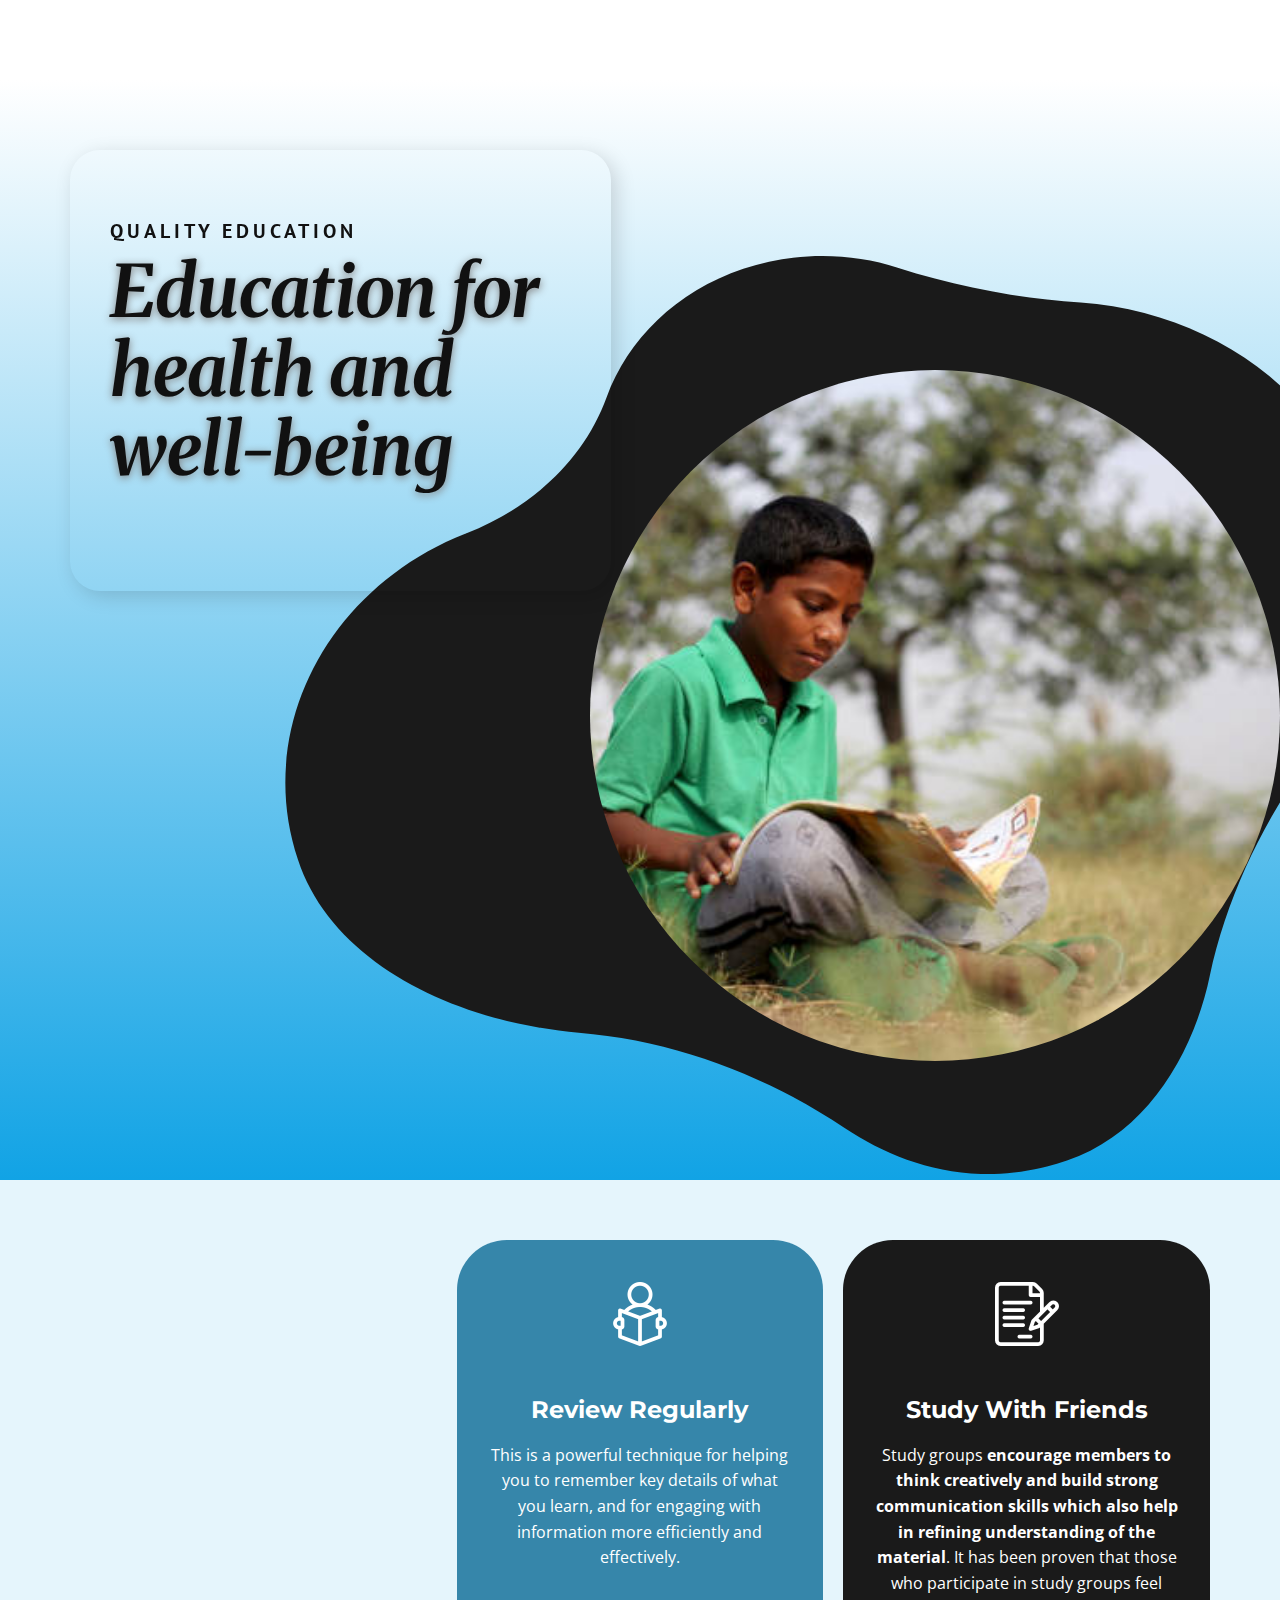
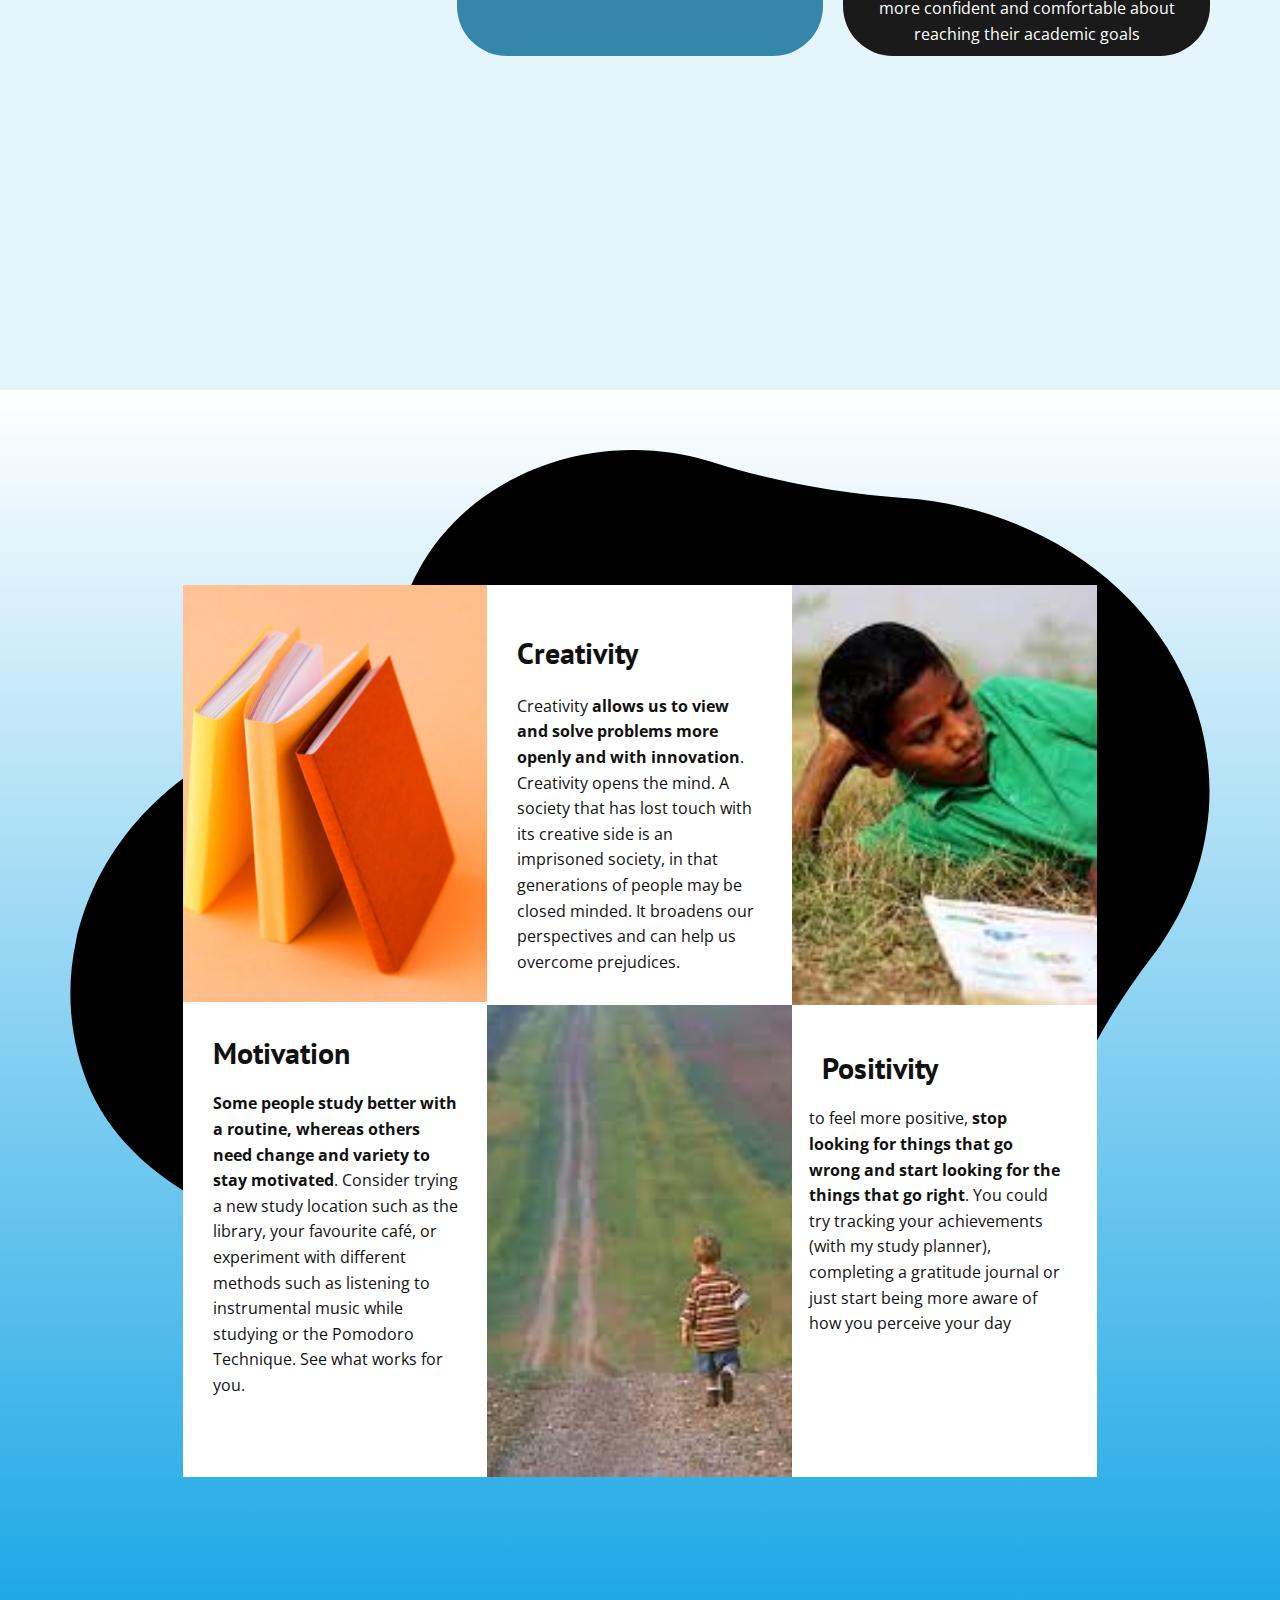
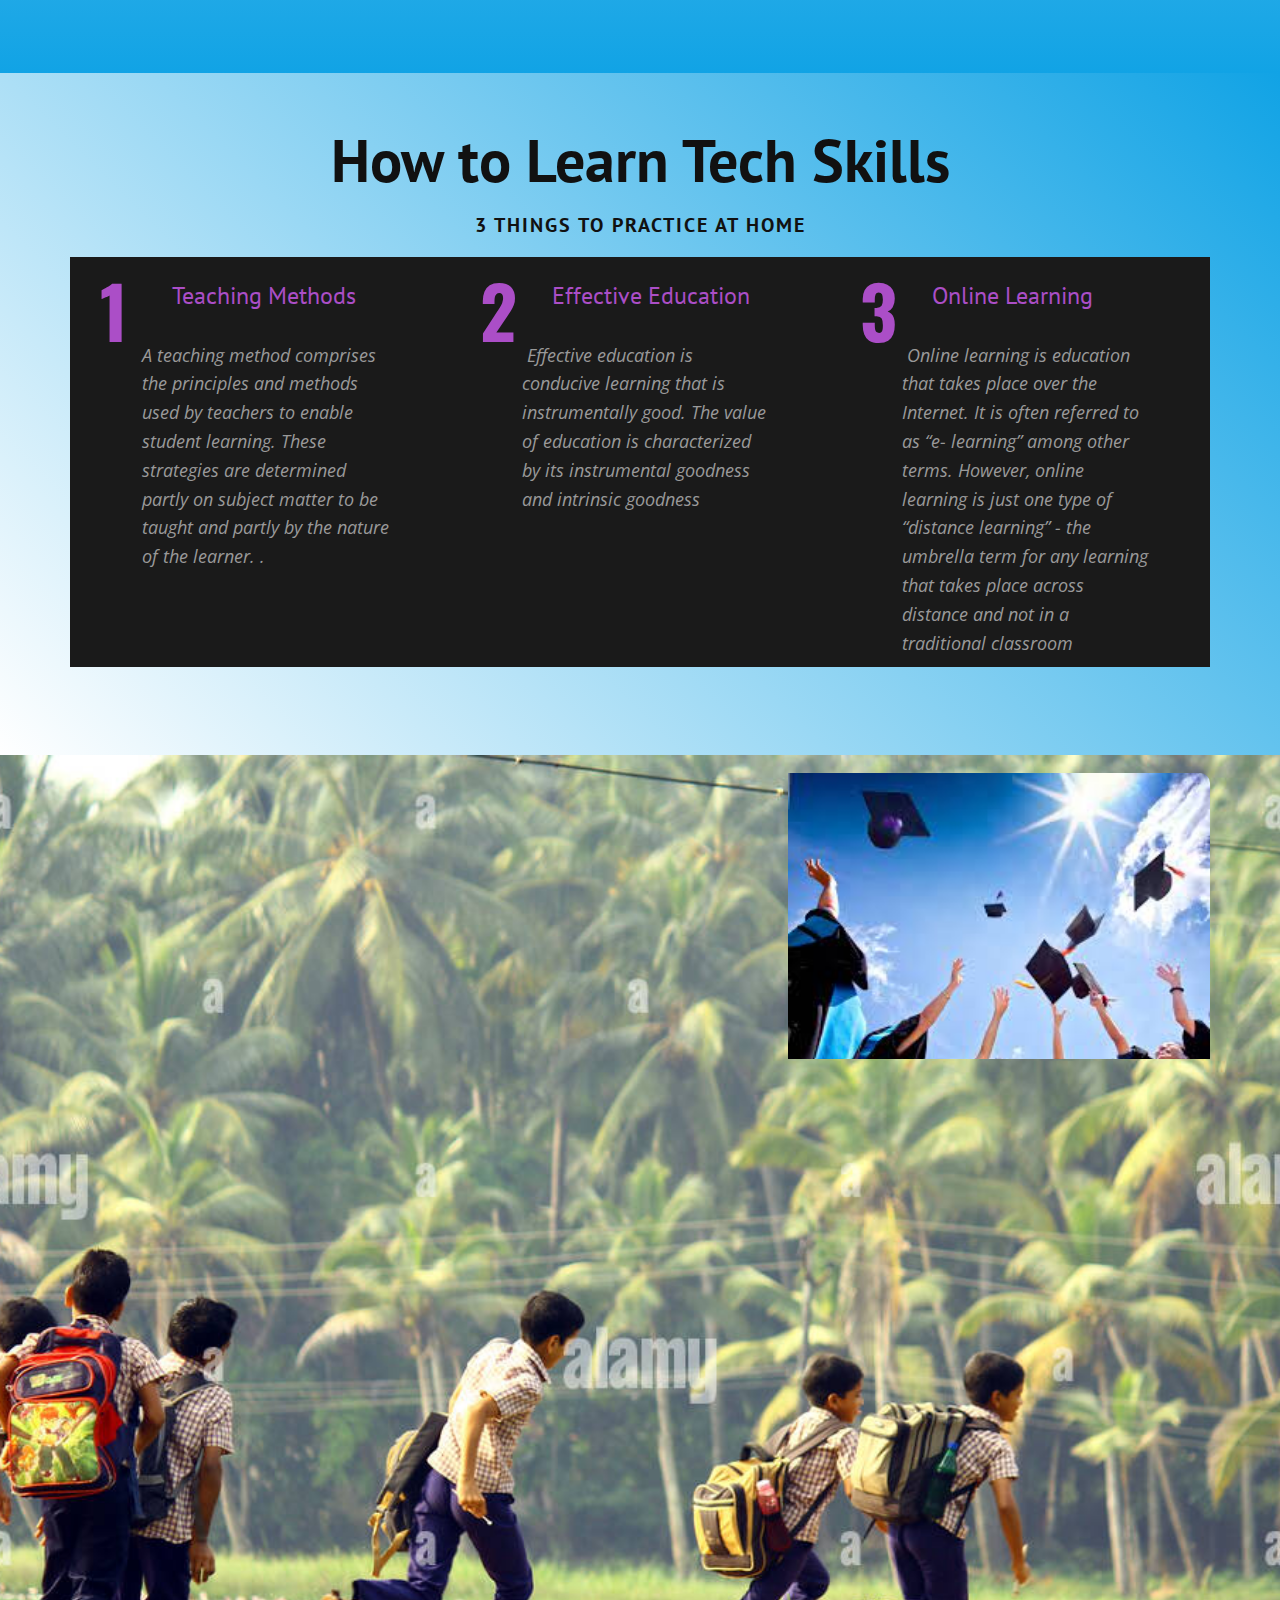
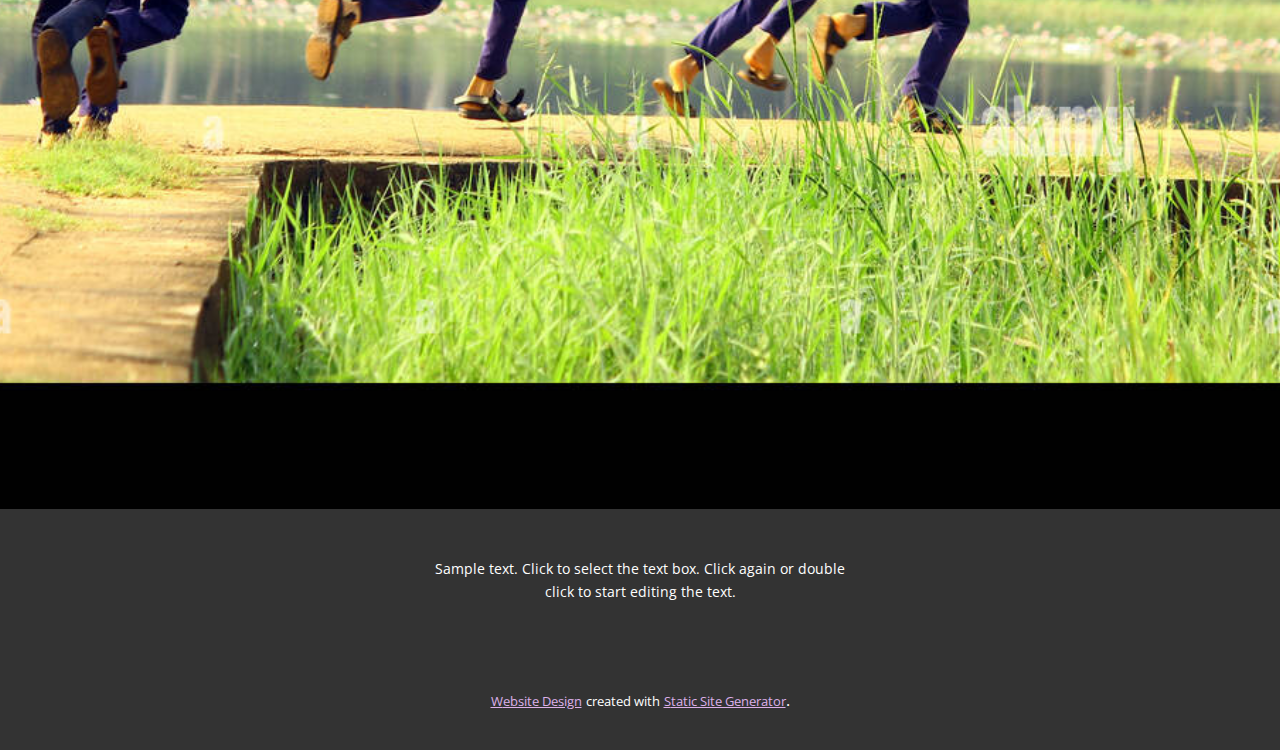
==== index.html @ 84991549 "Add files via upload" ====
<!DOCTYPE html>
<html style="font-size: 16px;">
  <head>
    <meta name="viewport" content="width=device-width, initial-scale=1.0">
    <meta charset="utf-8">
    <meta name="keywords" content="​Education for health and well-being, ​Essential Study Tips for Effective Learning, ​How to Learn Tech Skills, ​The Institute for Effective Education, ​An Effective Education, ​Education for health and well-being">
    <meta name="description" content="">
    <title>Home</title>
    <link rel="stylesheet" href="nicepage.css" media="screen">
<link rel="stylesheet" href="Home.css" media="screen">
    <script class="u-script" type="text/javascript" src="jquery.js" defer=""></script>
    <script class="u-script" type="text/javascript" src="nicepage.js" defer=""></script>
    <meta name="generator" content="Nicepage 4.12.21, nicepage.com">
    <link id="u-theme-google-font" rel="stylesheet" href="https://fonts.googleapis.com/css?family=PT+Sans:400,400i,700,700i|Open+Sans:300,300i,400,400i,500,500i,600,600i,700,700i,800,800i">
    <link id="u-page-google-font" rel="stylesheet" href="https://fonts.googleapis.com/css?family=Merriweather:300,300i,400,400i,700,700i,900,900i|Montserrat:100,100i,200,200i,300,300i,400,400i,500,500i,600,600i,700,700i,800,800i,900,900i|PT+Sans:400,400i,700,700i|Oswald:200,300,400,500,600,700">
    
    
    
    
    
    
    <script type="application/ld+json">{
		"@context": "http://schema.org",
		"@type": "Organization",
		"name": ""
}</script>
    <meta name="theme-color" content="#ab4ec7">
    <meta property="og:title" content="Home">
    <meta property="og:type" content="website">
  </head>
  <body data-home-page="Home.html" data-home-page-title="Home" class="u-body u-xl-mode"><header class="u-clearfix u-header u-header" id="sec-06d7"><div class="u-clearfix u-sheet u-sheet-1"></div></header> 
    <section class="u-clearfix u-gradient u-section-1" id="sec-c45a">
      <div class="u-expanded-width-md u-shape u-shape-svg u-text-grey-90 u-shape-1" data-animation-name="customAnimationIn" data-animation-duration="1750" data-animation-delay="500">
        <svg class="u-svg-link" preserveAspectRatio="none" viewBox="0 0 160 150" style=""><use xmlns:xlink="http://www.w3.org/1999/xlink" xlink:href="#svg-1073"></use></svg>
        <svg xmlns="http://www.w3.org/2000/svg" xmlns:xlink="http://www.w3.org/1999/xlink" version="1.1" xml:space="preserve" class="u-svg-content" viewBox="0 0 160 150" x="0px" y="0px" id="svg-1073"><path d="M43.2,126.9c14.2,1.3,27.6,7,39.1,15.6c8.3,6.1,19.4,10.3,32.7,5.3c11.7-4.4,18.6-17.4,21-30.2c2.6-13.3,8.1-25.9,15.7-37.1
	c8.3-12.1,10.8-27.9,5.3-42.7C150.5,20.3,134.6,9,117,7.6C107.9,6.9,98.8,5,90.1,1.9C83-0.6,75-0.7,67.4,2.1
	c-9.9,3.7-17,11.6-20.1,21c-3.3,10.1-10.9,18-20.6,22.2c-0.1,0-0.1,0.1-0.2,0.1c-20.3,8.9-31,32-24.6,53.2
	C6.9,115.6,25.2,125.2,43.2,126.9z"></path></svg>
      </div>
      <div class="u-align-left u-image u-image-circle u-image-1" data-image-width="612" data-image-height="408" data-animation-name="customAnimationIn" data-animation-duration="1000" data-animation-direction="" data-animation-delay="250"></div>
      <div class="u-align-left u-container-style u-expanded-width-xs u-group u-radius-30 u-shape-round u-group-1" data-animation-name="customAnimationIn" data-animation-duration="1500" data-animation-delay="500">
        <div class="u-container-layout u-container-layout-1">
          <h5 class="u-text u-text-default u-text-1"> quality education<br>
          </h5>
          <h1 class="u-custom-font u-font-merriweather u-text u-title u-text-2" data-animation-name="customAnimationIn" data-animation-duration="1000" data-animation-direction=""> Education for health and well-being</h1>
        </div>
      </div>
    </section>
    <section class="u-align-center u-clearfix u-palette-4-light-3 u-section-2" id="carousel_1a16">
      <div class="u-clearfix u-sheet u-sheet-1">
        <div class="u-expanded-width u-list u-list-1">
          <div class="u-repeater u-repeater-1">
            <div class="u-align-center u-black u-container-style u-custom-item u-list-item u-radius-50 u-repeater-item u-shape-round u-list-item-1" data-animation-name="customAnimationIn" data-animation-duration="1750" data-animation-delay="500">
              <div class="u-container-layout u-similar-container u-container-layout-1"><span class="u-file-icon u-icon u-text-white u-icon-1"><img src="images/4.png" alt=""></span>
                <h5 class="u-custom-font u-font-montserrat u-text u-text-1">Study Time</h5>
                <p class="u-text u-text-2">That said, science has indicated that learning is most effective&nbsp;<b>between 10 am to 2 pm and from 4 pm to 10 pm</b>, when the brain is in an acquisition mode. On the other hand, the least effective learning time is between 4 am and 7 am.
                </p>
              </div>
            </div>
            <div class="u-align-center u-container-style u-custom-item u-list-item u-palette-4-dark-1 u-radius-50 u-repeater-item u-shape-round">
              <div class="u-container-layout u-similar-container u-container-layout-2"><span class="u-file-icon u-icon u-text-white u-icon-2"><img src="images/5.png" alt=""></span>
                <h5 class="u-custom-font u-font-montserrat u-text u-text-3"> Review Regularly</h5>
                <p class="u-text u-text-4">This is a powerful technique for helping you to remember key details of what you learn, and for engaging with information more efficiently and effectively.</p>
              </div>
            </div>
            <div class="u-align-center u-container-style u-custom-item u-grey-90 u-list-item u-radius-50 u-repeater-item u-shape-round">
              <div class="u-container-layout u-similar-container u-container-layout-3"><span class="u-file-icon u-icon u-text-white u-icon-3"><img src="images/6.png" alt=""></span>
                <h5 class="u-custom-font u-font-montserrat u-text u-text-5"> Study With Friends</h5>
                <p class="u-text u-text-6">Study groups&nbsp;<b>encourage members to think creatively and build strong communication skills which also help in refining understanding of the material</b>. It has been proven that those who participate in study groups feel more confident and comfortable about reaching their academic goals
                </p>
              </div>
            </div>
          </div>
        </div>
        <div class="u-clearfix u-expanded-width u-layout-wrap u-layout-wrap-1">
          <div class="u-layout">
            <div class="u-layout-row">
              <div class="u-container-style u-layout-cell u-size-30 u-layout-cell-1">
                <div class="u-container-layout u-valign-top u-container-layout-4">
                  <h2 class="u-custom-font u-font-montserrat u-text u-text-7" data-animation-name="customAnimationIn" data-animation-duration="1750" data-animation-delay="500"> Essential Study Tips for Effective Learning</h2>
                </div>
              </div>
              <div class="u-container-style u-layout-cell u-size-30 u-layout-cell-2" data-animation-name="customAnimationIn" data-animation-duration="1750" data-animation-delay="500">
                <div class="u-container-layout u-container-layout-5">
                  <p class="u-text u-text-8">*Take Good Notes. Good note-taking is the nuts and bolts of good study. ...&nbsp;<br>*Choose Your Best Time &amp; Place. ...&nbsp;<br>*Plan Your Study Time. Set goals or objectives for your study time (identify what. ...&nbsp;<br>*Review Regularly. ...&nbsp;<br>*Use a Strategy That Works for You. ...&nbsp;<br>*Quiz Yourself and Your. ...&nbsp;<br>*Get Real. ...
                  </p>
                </div>
              </div>
            </div>
          </div>
        </div>
      </div>
    </section>
    <section class="u-align-center u-clearfix u-gradient u-section-3" id="carousel_b4fc">
      <div class="u-clearfix u-sheet u-valign-middle u-sheet-1">
        <div class="u-expanded-width u-shape u-shape-svg u-text-black u-shape-1">
          <svg class="u-svg-link" preserveAspectRatio="none" viewBox="0 0 160 150" style=""><use xmlns:xlink="http://www.w3.org/1999/xlink" xlink:href="#svg-40dc"></use></svg>
          <svg class="u-svg-content" viewBox="0 0 160 150" x="0px" y="0px" id="svg-40dc"><path d="M43.2,126.9c14.2,1.3,27.6,7,39.1,15.6c8.3,6.1,19.4,10.3,32.7,5.3c11.7-4.4,18.6-17.4,21-30.2c2.6-13.3,8.1-25.9,15.7-37.1
	c8.3-12.1,10.8-27.9,5.3-42.7C150.5,20.3,134.6,9,117,7.6C107.9,6.9,98.8,5,90.1,1.9C83-0.6,75-0.7,67.4,2.1
	c-9.9,3.7-17,11.6-20.1,21c-3.3,10.1-10.9,18-20.6,22.2c-0.1,0-0.1,0.1-0.2,0.1c-20.3,8.9-31,32-24.6,53.2
	C6.9,115.6,25.2,125.2,43.2,126.9z"></path></svg>
        </div>
        <div class="u-clearfix u-gutter-0 u-layout-wrap u-layout-wrap-1">
          <div class="u-gutter-0 u-layout">
            <div class="u-layout-col">
              <div class="u-size-30">
                <div class="u-layout-row">
                  <div class="u-container-style u-image u-layout-cell u-size-20 u-image-1" data-image-width="558" data-image-height="558">
                    <div class="u-container-layout u-valign-middle u-container-layout-1"></div>
                  </div>
                  <div class="u-align-left u-container-style u-layout-cell u-size-20 u-white u-layout-cell-2">
                    <div class="u-container-layout u-container-layout-2">
                      <h3 class="u-text u-text-1"> Creativity</h3>
                      <p class="u-text u-text-2">Creativity&nbsp;<b>allows us to view and solve problems more openly and with innovation</b>. Creativity opens the mind. A society that has lost touch with its creative side is an imprisoned society, in that generations of people may be closed minded. It broadens our perspectives and can help us overcome prejudices.
                      </p>
                    </div>
                  </div>
                  <div class="u-container-style u-image u-layout-cell u-size-20 u-image-2" data-image-width="275" data-image-height="183">
                    <div class="u-container-layout u-valign-middle u-container-layout-3"></div>
                  </div>
                </div>
              </div>
              <div class="u-size-30">
                <div class="u-layout-row">
                  <div class="u-align-left u-container-style u-layout-cell u-size-20 u-white u-layout-cell-4">
                    <div class="u-container-layout u-container-layout-4">
                      <h3 class="u-text u-text-3"> Motivation</h3>
                      <p class="u-text u-text-4"><b>Some people study better with a routine, whereas others need change and variety to stay motivated</b>. Consider trying a new study location such as the library, your favourite café, or experiment with different methods such as listening to instrumental music while studying or the Pomodoro Technique. See what works for you.
                      </p>
                    </div>
                  </div>
                  <div class="u-container-style u-image u-layout-cell u-size-20 u-image-3" data-image-width="259" data-image-height="195">
                    <div class="u-container-layout u-valign-middle u-container-layout-5"></div>
                  </div>
                  <div class="u-align-left u-container-style u-layout-cell u-size-20 u-white u-layout-cell-6">
                    <div class="u-container-layout u-container-layout-6">
                      <h3 class="u-text u-text-5"> Positivity</h3>
                      <p class="u-text u-text-6">to feel more positive,&nbsp;<b>stop looking for things that go wrong and start looking for the things that go right</b>. You could try tracking your achievements (with my study planner), completing a gratitude journal or just start being more aware of how you perceive your day
                      </p>
                    </div>
                  </div>
                </div>
              </div>
            </div>
          </div>
        </div>
      </div>
    </section>
    <section class="u-align-center u-clearfix u-gradient u-section-4" id="carousel_7c17">
      <div class="u-clearfix u-sheet u-sheet-1">
        <h2 class="u-text u-text-default u-text-1"> How to Learn Tech Skills</h2>
        <h5 class="u-text u-text-default u-text-2"> 3 Things to Practice at Home</h5>
        <div class="u-border-4 u-border-grey-dark-1 u-line u-line-horizontal u-line-1"></div>
        <div class="u-expanded-width u-list u-list-1">
          <div class="u-repeater u-repeater-1">
            <div class="u-align-center-xs u-container-style u-grey-90 u-list-item u-repeater-item u-list-item-1">
              <div class="u-container-layout u-similar-container u-container-layout-1">
                <h3 class="u-custom-font u-font-oswald u-text u-text-default-lg u-text-default-md u-text-default-sm u-text-default-xl u-text-palette-1-base u-text-3">1</h3>
                <h4 class="u-text u-text-default-xl u-text-palette-1-base u-text-4"> Teaching Methods</h4>
                <p class="u-align-left u-text u-text-grey-40 u-text-5"> A teaching method comprises the principles and methods used by teachers to enable student learning. These strategies are determined partly on subject matter to be taught and partly by the nature of the learner.
.</p>
              </div>
            </div>
            <div class="u-align-center-xs u-container-style u-grey-90 u-list-item u-repeater-item u-list-item-2">
              <div class="u-container-layout u-similar-container u-container-layout-2">
                <h3 class="u-custom-font u-font-oswald u-text u-text-default-lg u-text-default-md u-text-default-sm u-text-default-xl u-text-palette-1-base u-text-6">2</h3>
                <h4 class="u-text u-text-default-xl u-text-palette-1-base u-text-7"> Effective Education</h4>
                <p class="u-align-left u-text u-text-grey-40 u-text-8">&nbsp;Effective education is conducive learning that is instrumentally good. The value of education is characterized by its instrumental goodness and intrinsic goodness&nbsp;</p>
              </div>
            </div>
            <div class="u-align-center-xs u-container-style u-grey-90 u-list-item u-repeater-item u-list-item-3">
              <div class="u-container-layout u-similar-container u-container-layout-3">
                <h3 class="u-custom-font u-font-oswald u-text u-text-default-lg u-text-default-md u-text-default-sm u-text-default-xl u-text-palette-1-base u-text-9">3</h3>
                <h4 class="u-text u-text-default-xl u-text-palette-1-base u-text-10"> Online Learning</h4>
                <p class="u-align-left u-text u-text-grey-40 u-text-11">&nbsp;Online learning is education that takes place over the Internet. It is often referred to as “e- learning” among other terms. However, online learning is just one type of “distance learning” - the umbrella term for any learning that takes place across distance and not in a traditional classroom&nbsp;</p>
              </div>
            </div>
          </div>
        </div>
      </div>
    </section>
    <section class="u-align-center-sm u-align-center-xs u-clearfix u-image u-section-5" id="sec-0600" data-image-width="1300" data-image-height="956">
      <div class="u-clearfix u-sheet u-sheet-1">
        <img class="u-align-left u-image u-image-round u-top-right-radius-10 u-image-1" data-image-width="271" data-image-height="186" src="images/Unknown.jpeg">
      </div>
    </section>
    
    
    <footer class="u-align-center u-clearfix u-footer u-grey-80 u-footer" id="sec-fb45"><div class="u-clearfix u-sheet u-sheet-1">
        <p class="u-small-text u-text u-text-variant u-text-1">Sample text. Click to select the text box. Click again or double click to start editing the text.</p>
      </div></footer>
    <section class="u-backlink u-clearfix u-grey-80">
      <a class="u-link" href="https://nicepage.com/website-design" target="_blank">
        <span>Website Design</span>
      </a>
      <p class="u-text">
        <span>created with</span>
      </p>
      <a class="u-link" href="https://nicepage.com/static-site-generator" target="_blank">
        <span>Static Site Generator</span>
      </a>. 
    </section>
  </body>
</html>
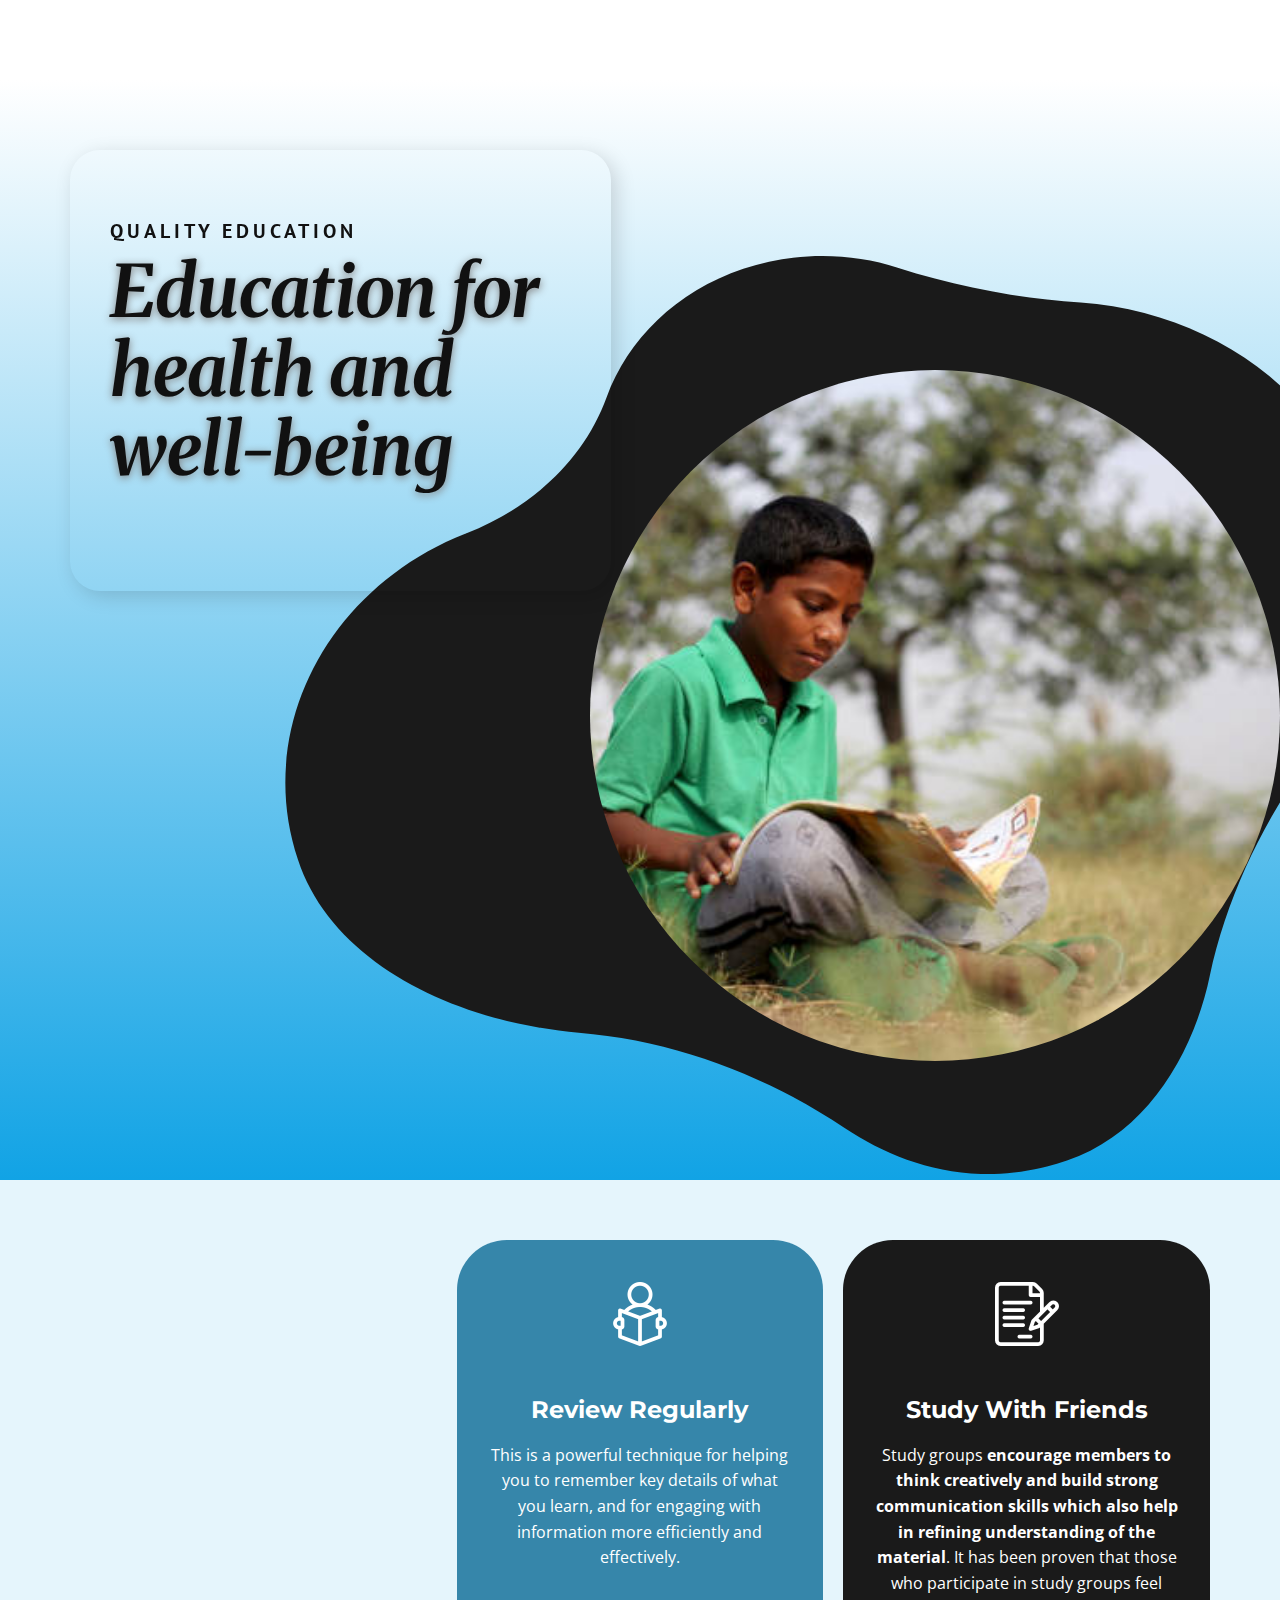
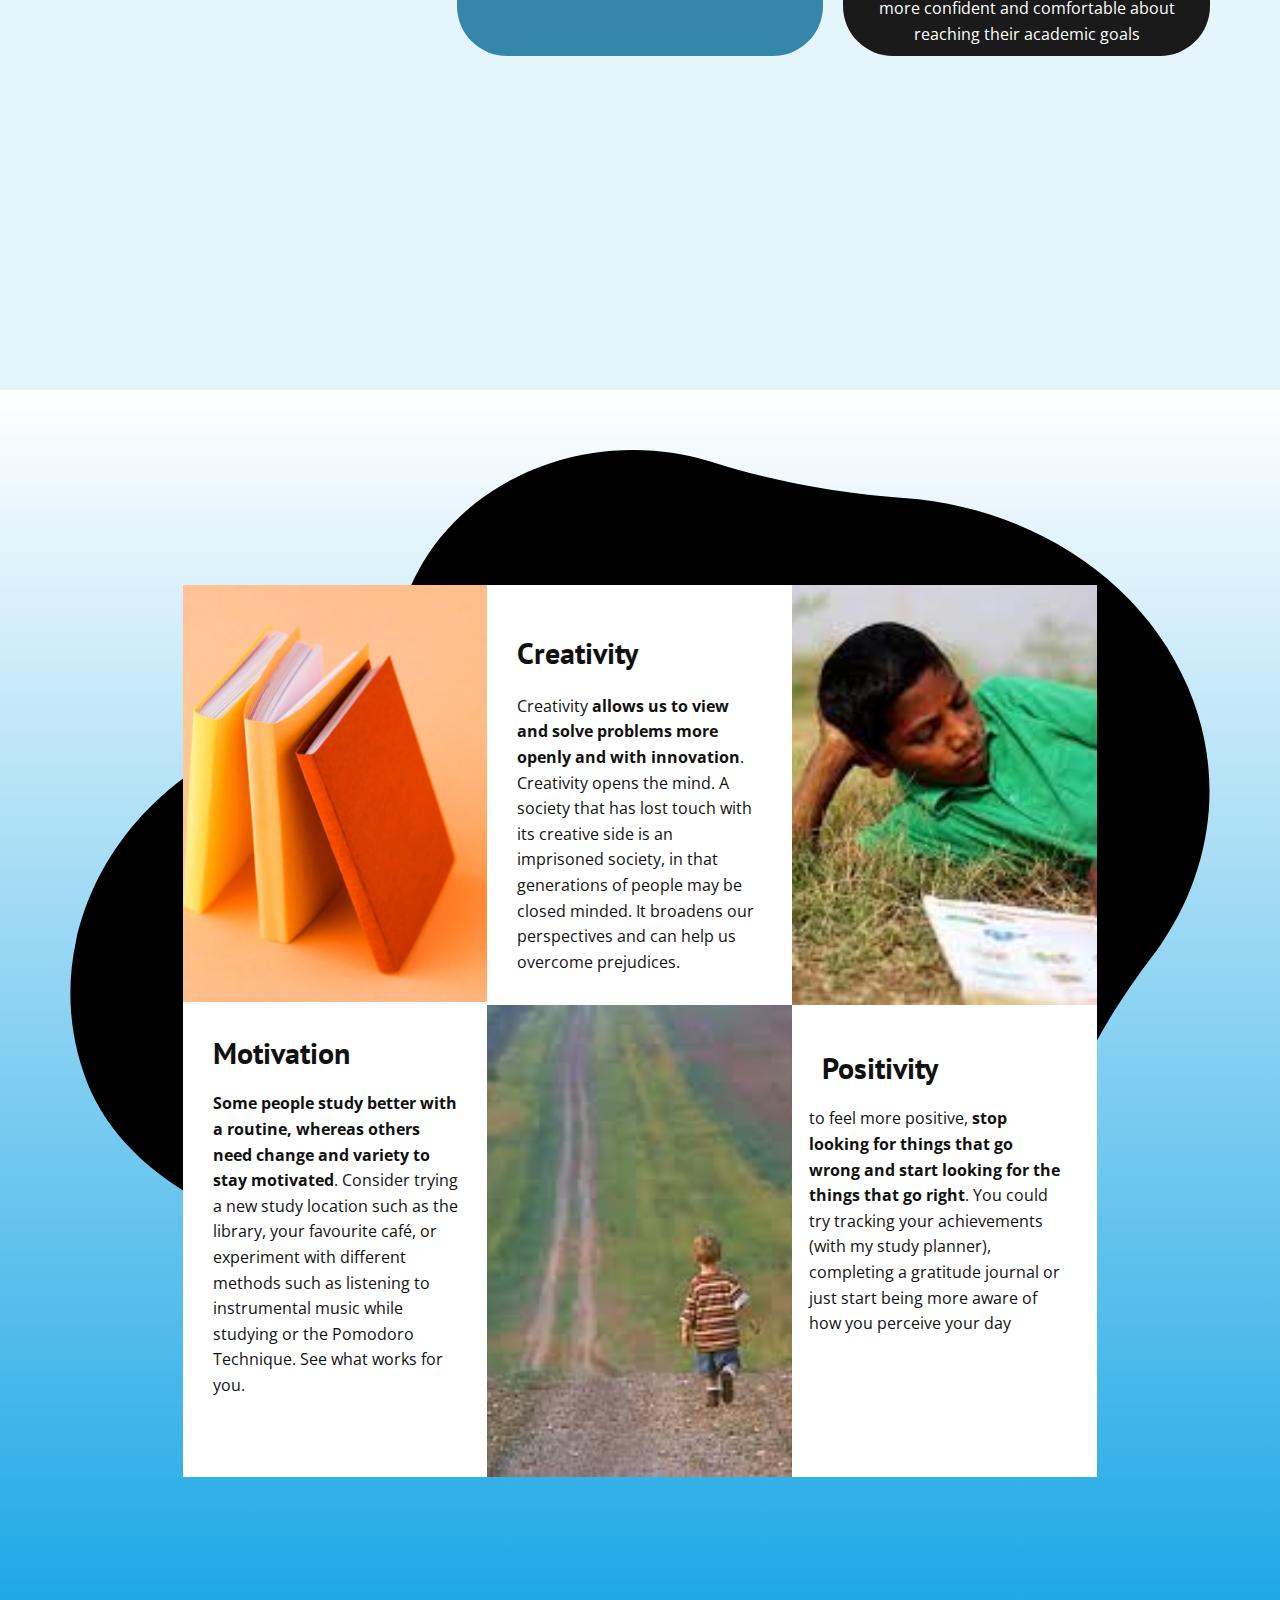
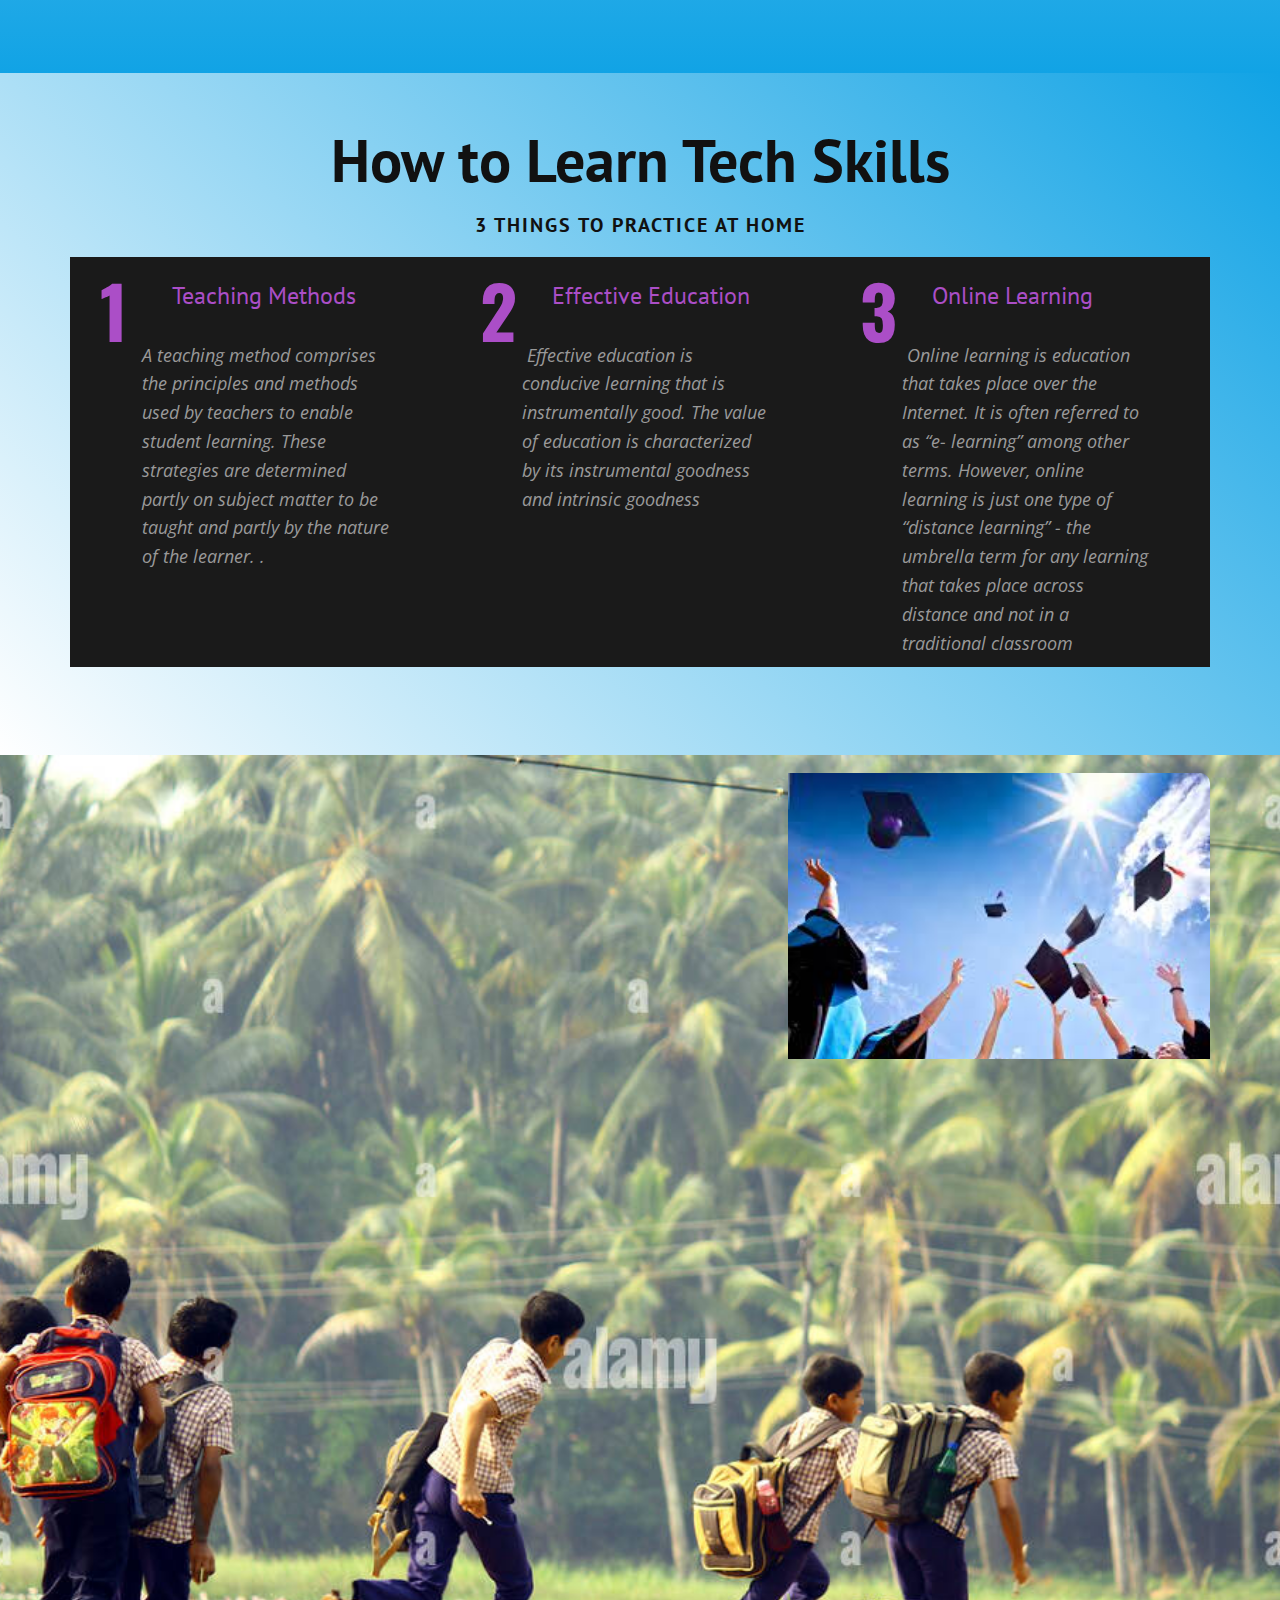
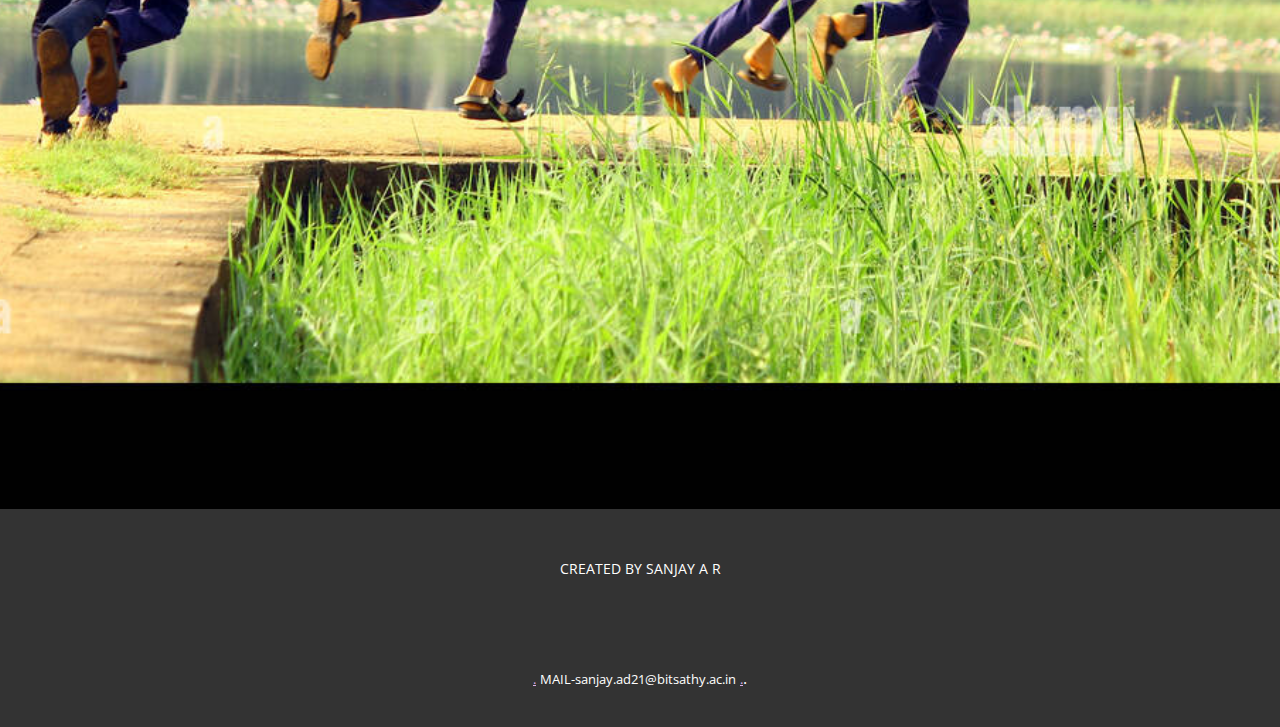
==== commit 5a6cc5ee: "Update index.html" ====
--- a/index.html
+++ b/index.html
@@ -187,18 +187,18 @@
     
     
     <footer class="u-align-center u-clearfix u-footer u-grey-80 u-footer" id="sec-fb45"><div class="u-clearfix u-sheet u-sheet-1">
-        <p class="u-small-text u-text u-text-variant u-text-1">Sample text. Click to select the text box. Click again or double click to start editing the text.</p>
+        <p class="u-small-text u-text u-text-variant u-text-1">CREATED BY SANJAY A R </p>
       </div></footer>
     <section class="u-backlink u-clearfix u-grey-80">
       <a class="u-link" href="https://nicepage.com/website-design" target="_blank">
-        <span>Website Design</span>
+        <span>.</span>
       </a>
       <p class="u-text">
-        <span>created with</span>
+        <span>MAIL-sanjay.ad21@bitsathy.ac.in</span>
       </p>
       <a class="u-link" href="https://nicepage.com/static-site-generator" target="_blank">
-        <span>Static Site Generator</span>
+        <span>.</span>
       </a>. 
     </section>
   </body>
-</html>+</html>
